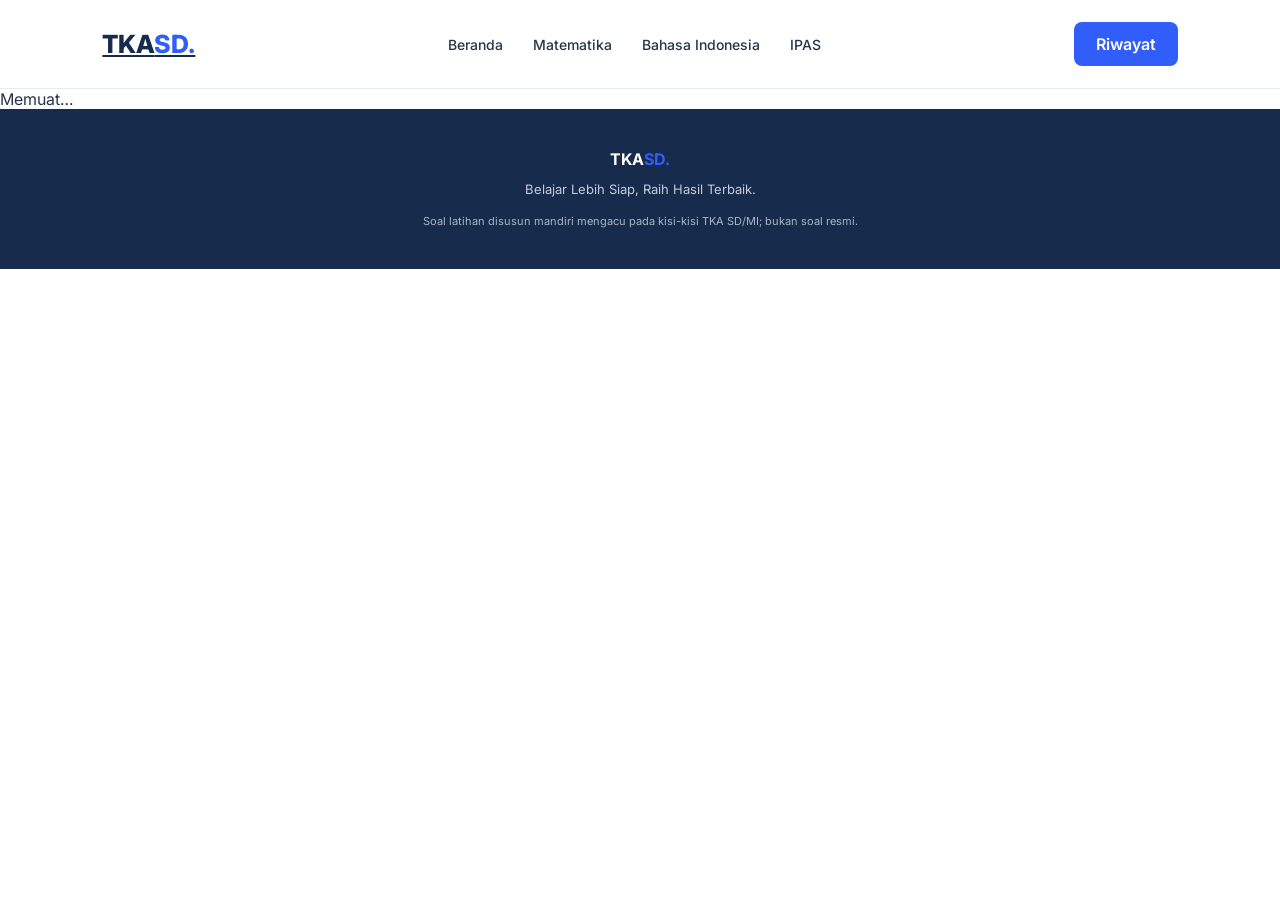
==== latihan.html @ d7b6bec2 "Add files via upload" ====
<!DOCTYPE html>
<html lang="id">
<head>
    <meta charset="UTF-8">
    <meta name="viewport" content="width=device-width, initial-scale=1.0">

    <title>Simulasi TKA SD | Latihan</title>

    <meta name="description" content="Simulasi Tes Kemampuan Akademik SD/MI: latihan, penguatan kelemahan, pembahasan, dan riwayat belajar.">

    <link rel="stylesheet" href="css/style.css">
    <link rel="stylesheet" href="css/latihan.css">
</head>

<body class="halaman-latihan">

    <header class="navbar" id="navbar">
        <a class="logo" href="index.html">TKA<span>SD.</span></a>

        <nav id="nav-mapel">
            <a href="index.html">Beranda</a>
            <a href="latihan.html?mapel=mat#/">Matematika</a>
            <a href="latihan.html?mapel=bin#/">Bahasa Indonesia</a>
            <a href="latihan.html?mapel=ipas#/">IPAS</a>
        </nav>

        <a class="btn-login" id="nav-riwayat" href="#/riwayat">Riwayat</a>
    </header>

    <main id="app" aria-live="polite">
        <p class="memuat">Memuat…</p>
    </main>

    <div id="modal" class="modal" hidden>
        <div class="modal-kotak" role="dialog" aria-modal="true" aria-labelledby="modal-judul">
            <div id="modal-isi"></div>
        </div>
    </div>

    <div id="toast" class="toast" role="status" hidden></div>

    <footer>
        <strong>TKA<span>SD.</span></strong>
        <p>Belajar Lebih Siap, Raih Hasil Terbaik.</p>
        <small>Soal latihan disusun mandiri mengacu pada kisi-kisi TKA SD/MI; bukan soal resmi.</small>
    </footer>

    <!-- Inti (dipakai semua mata pelajaran) -->
    <script src="js/core/tka.js"></script>
    <script src="js/core/penyimpanan.js"></script>
    <script src="js/core/penilaian.js"></script>
    <script src="js/core/analisis.js"></script>
    <script src="js/core/pemilih-soal.js"></script>
    <script src="js/core/ujian.js"></script>
    <script src="js/core/grafik.js"></script>
    <script src="js/core/tampilan.js"></script>
    <!-- Bank soal dimuat otomatis sesuai ?mapel= (lihat TKA.MAPEL di js/core/tka.js) -->
</body>
</html>
---- css/style.css ----
@import url('https://fonts.googleapis.com/css2?family=Inter:wght@400;500;600;700;800&display=swap');

:root {
    --navy: #172b4d;
    --blue: #315efb;
    --light: #f5f7fb;
    --white: #ffffff;
    --text: #26354d;
    --muted: #758198;
    --border: #e6eaf1;
}

* {
    margin: 0;
    padding: 0;
    box-sizing: border-box;
}

html {
    scroll-behavior: smooth;
}

body {
    font-family: 'Inter', sans-serif;
    background: var(--white);
    color: var(--text);
}

.navbar {
    display: flex;
    justify-content: space-between;
    align-items: center;
    padding: 22px 8%;
    border-bottom: 1px solid var(--border);
}

.logo {
    font-size: 25px;
    font-weight: 800;
    color: var(--navy);
}

.logo span,
footer span {
    color: var(--blue);
}

nav {
    display: flex;
    gap: 30px;
}

nav a {
    color: var(--text);
    text-decoration: none;
    font-size: 14px;
    font-weight: 500;
}

button, a {
    cursor: pointer;
}

.btn-login, .btn-primary {
    background: var(--blue);
    color: white;
    border: none;
    padding: 12px 22px;
    border-radius: 8px;
    font-weight: 600;
    text-decoration: none;
}

.hero {
    display: grid;
    grid-template-columns: 1.2fr 0.8fr;
    align-items: center;
    gap: 60px;
    padding: 90px 10%;
    background: var(--light);
}

.tag {
    color: var(--blue);
    font-size: 11px;
    font-weight: 800;
    letter-spacing: 1.5px;
}

.hero h1 {
    font-size: clamp(38px, 5vw, 58px);
    line-height: 1.2;
    margin: 20px 0;
    color: var(--navy);
}

.hero h1 span {
    color: var(--blue);
}

.hero-content > p {
    max-width: 520px;
    line-height: 1.8;
    color: var(--muted);
    margin-bottom: 30px;
}

.hero-info {
    display: flex;
    gap: 20px;
    margin-top: 30px;
    font-size: 12px;
    color: var(--muted);
}

.hero-card {
    background: white;
    border: 1px solid var(--border);
    border-radius: 18px;
    padding: 35px;
    box-shadow: 0 15px 40px rgba(23,43,77,0.07);
}

.card-top {
    display: flex;
    justify-content: space-between;
    font-size: 11px;
    font-weight: 700;
}

.status {
    color: #16a36a;
}

.card-icon {
    margin: 35px 0 20px;
    width: 65px;
    height: 65px;
    display: grid;
    place-items: center;
    background: #edf1ff;
    color: var(--blue);
    border-radius: 15px;
    font-size: 30px;
}

.hero-card h2 {
    font-size: 24px;
    color: var(--navy);
    line-height: 1.4;
}

.hero-card p {
    color: var(--muted);
    font-size: 13px;
    margin: 12px 0 25px;
    line-height: 1.7;
}

.stat-row {
    display: flex;
    gap: 45px;
    border-top: 1px solid var(--border);
    padding-top: 20px;
}

.stat-row strong, .stat-row small {
    display: block;
}

.stat-row strong {
    color: var(--navy);
    font-size: 20px;
}

.stat-row small {
    color: var(--muted);
    font-size: 11px;
    margin-top: 5px;
}

.subjects, .packages {
    padding: 85px 10%;
}

.section-heading {
    text-align: center;
    margin-bottom: 40px;
}

.section-heading h2 {
    margin: 15px 0;
    font-size: 30px;
    color: var(--navy);
}

.section-heading p {
    color: var(--muted);
    font-size: 14px;
}

.subject-grid, .package-grid {
    display: grid;
    grid-template-columns: repeat(2, 1fr);
    gap: 25px;
}

.subject-card, .package-card {
    padding: 30px;
    border: 1px solid var(--border);
    border-radius: 14px;
    background: white;
}

.subject-icon {
    width: 55px;
    height: 55px;
    display: grid;
    place-items: center;
    border-radius: 12px;
    font-size: 25px;
    font-weight: 700;
    margin-bottom: 20px;
}

.math {
    background: #edf1ff;
    color: var(--blue);
}

.language {
    background: #e8f7f0;
    color: #159765;
}

.science {
    background: #fff4e5;
    color: #d58a25;
}

.subject-card h3, .package-card h3 {
    color: var(--navy);
    margin-bottom: 12px;
}

.subject-card p, .package-card p {
    color: var(--muted);
    font-size: 13px;
    line-height: 1.8;
    margin-bottom: 20px;
}

.subject-card button, .package-card button {
    border: none;
    background: transparent;
    color: var(--blue);
    font-weight: 700;
    font-size: 13px;
}

.package-label {
    font-size: 11px;
    font-weight: 800;
    color: var(--blue);
}

.package-card ul {
    list-style: none;
    margin: 20px 0;
}

.package-card li {
    margin: 12px 0;
    font-size: 13px;
    color: var(--text);
}

.premium {
    border-color: #b9c8ff;
    background: #f8f9ff;
}

.btn-outline {
    display: inline-block;
    border: 1px solid var(--blue);
    color: var(--blue);
    padding: 11px 18px;
    border-radius: 8px;
    text-decoration: none;
    font-size: 13px;
    font-weight: 700;
}

footer {
    background: var(--navy);
    color: white;
    text-align: center;
    padding: 40px 15px;
}

footer p {
    margin: 12px 0;
    font-size: 13px;
    color: #c4ccdc;
}

footer small {
    color: #aab5ca;
    font-size: 11px;
}

@media (max-width: 768px) {
    .navbar {
        padding: 18px 5%;
        flex-wrap: wrap;
        gap: 18px;
    }

    nav {
        order: 3;
        width: 100%;
        gap: 18px;
        overflow-x: auto;
    }

    .hero {
        grid-template-columns: 1fr;
        padding: 60px 6%;
        gap: 35px;
    }

    .subjects, .packages {
        padding: 60px 6%;
    }

    .subject-grid, .package-grid {
        grid-template-columns: 1fr;
    }

    .hero-info {
        flex-wrap: wrap;
    }
}
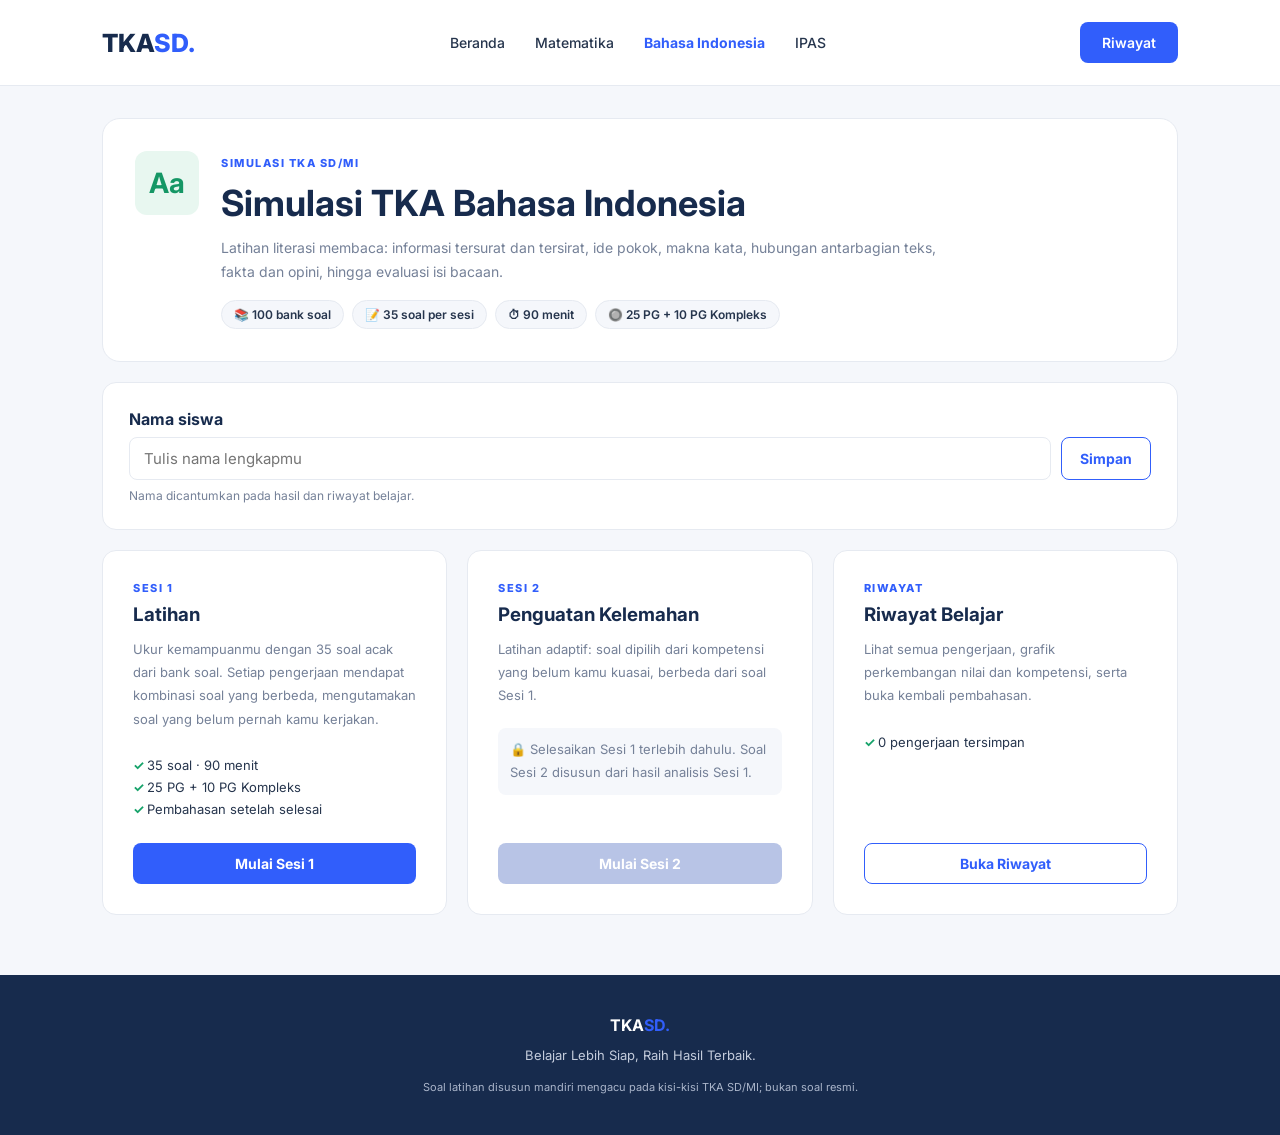
==== commit 8a67adae: "Add files via upload" ====
--- a/latihan.html
+++ b/latihan.html
@@ -8,8 +8,8 @@
 
     <meta name="description" content="Simulasi Tes Kemampuan Akademik SD/MI: latihan, penguatan kelemahan, pembahasan, dan riwayat belajar.">
 
-    <link rel="stylesheet" href="css/style.css">
-    <link rel="stylesheet" href="css/latihan.css">
+    <link rel="stylesheet" href="style.css">
+    <link rel="stylesheet" href="latihan.css">
 </head>
 
 <body class="halaman-latihan">
@@ -46,14 +46,14 @@
     </footer>
 
     <!-- Inti (dipakai semua mata pelajaran) -->
-    <script src="js/core/tka.js"></script>
-    <script src="js/core/penyimpanan.js"></script>
-    <script src="js/core/penilaian.js"></script>
-    <script src="js/core/analisis.js"></script>
-    <script src="js/core/pemilih-soal.js"></script>
-    <script src="js/core/ujian.js"></script>
-    <script src="js/core/grafik.js"></script>
-    <script src="js/core/tampilan.js"></script>
-    <!-- Bank soal dimuat otomatis sesuai ?mapel= (lihat TKA.MAPEL di js/core/tka.js) -->
+    <script src="tka.js"></script>
+    <script src="penyimpanan.js"></script>
+    <script src="penilaian.js"></script>
+    <script src="analisis.js"></script>
+    <script src="pemilih-soal.js"></script>
+    <script src="ujian.js"></script>
+    <script src="grafik.js"></script>
+    <script src="tampilan.js"></script>
+    <!-- Bank soal dimuat otomatis sesuai ?mapel= (lihat TKA.MAPEL di tka.js) -->
 </body>
 </html>
--- a/style.css
+++ b/style.css
@@ -0,0 +1,348 @@
+
+@import url('https://fonts.googleapis.com/css2?family=Inter:wght@400;500;600;700;800&display=swap');
+
+:root {
+    --navy: #172b4d;
+    --blue: #315efb;
+    --light: #f5f7fb;
+    --white: #ffffff;
+    --text: #26354d;
+    --muted: #758198;
+    --border: #e6eaf1;
+}
+
+* {
+    margin: 0;
+    padding: 0;
+    box-sizing: border-box;
+}
+
+html {
+    scroll-behavior: smooth;
+}
+
+body {
+    font-family: 'Inter', sans-serif;
+    background: var(--white);
+    color: var(--text);
+}
+
+.navbar {
+    display: flex;
+    justify-content: space-between;
+    align-items: center;
+    padding: 22px 8%;
+    border-bottom: 1px solid var(--border);
+}
+
+.logo {
+    font-size: 25px;
+    font-weight: 800;
+    color: var(--navy);
+}
+
+.logo span,
+footer span {
+    color: var(--blue);
+}
+
+nav {
+    display: flex;
+    gap: 30px;
+}
+
+nav a {
+    color: var(--text);
+    text-decoration: none;
+    font-size: 14px;
+    font-weight: 500;
+}
+
+button, a {
+    cursor: pointer;
+}
+
+.btn-login, .btn-primary {
+    background: var(--blue);
+    color: white;
+    border: none;
+    padding: 12px 22px;
+    border-radius: 8px;
+    font-weight: 600;
+    text-decoration: none;
+}
+
+.hero {
+    display: grid;
+    grid-template-columns: 1.2fr 0.8fr;
+    align-items: center;
+    gap: 60px;
+    padding: 90px 10%;
+    background: var(--light);
+}
+
+.tag {
+    color: var(--blue);
+    font-size: 11px;
+    font-weight: 800;
+    letter-spacing: 1.5px;
+}
+
+.hero h1 {
+    font-size: clamp(38px, 5vw, 58px);
+    line-height: 1.2;
+    margin: 20px 0;
+    color: var(--navy);
+}
+
+.hero h1 span {
+    color: var(--blue);
+}
+
+.hero-content > p {
+    max-width: 520px;
+    line-height: 1.8;
+    color: var(--muted);
+    margin-bottom: 30px;
+}
+
+.hero-info {
+    display: flex;
+    gap: 20px;
+    margin-top: 30px;
+    font-size: 12px;
+    color: var(--muted);
+}
+
+.hero-card {
+    background: white;
+    border: 1px solid var(--border);
+    border-radius: 18px;
+    padding: 35px;
+    box-shadow: 0 15px 40px rgba(23,43,77,0.07);
+}
+
+.card-top {
+    display: flex;
+    justify-content: space-between;
+    font-size: 11px;
+    font-weight: 700;
+}
+
+.status {
+    color: #16a36a;
+}
+
+.card-icon {
+    margin: 35px 0 20px;
+    width: 65px;
+    height: 65px;
+    display: grid;
+    place-items: center;
+    background: #edf1ff;
+    color: var(--blue);
+    border-radius: 15px;
+    font-size: 30px;
+}
+
+.hero-card h2 {
+    font-size: 24px;
+    color: var(--navy);
+    line-height: 1.4;
+}
+
+.hero-card p {
+    color: var(--muted);
+    font-size: 13px;
+    margin: 12px 0 25px;
+    line-height: 1.7;
+}
+
+.stat-row {
+    display: flex;
+    gap: 45px;
+    border-top: 1px solid var(--border);
+    padding-top: 20px;
+}
+
+.stat-row strong, .stat-row small {
+    display: block;
+}
+
+.stat-row strong {
+    color: var(--navy);
+    font-size: 20px;
+}
+
+.stat-row small {
+    color: var(--muted);
+    font-size: 11px;
+    margin-top: 5px;
+}
+
+.subjects, .packages {
+    padding: 85px 10%;
+}
+
+.section-heading {
+    text-align: center;
+    margin-bottom: 40px;
+}
+
+.section-heading h2 {
+    margin: 15px 0;
+    font-size: 30px;
+    color: var(--navy);
+}
+
+.section-heading p {
+    color: var(--muted);
+    font-size: 14px;
+}
+
+.subject-grid, .package-grid {
+    display: grid;
+    grid-template-columns: repeat(2, 1fr);
+    gap: 25px;
+}
+
+.subject-grid {
+    grid-template-columns: repeat(3, 1fr);
+}
+
+.subject-card, .package-card {
+    padding: 30px;
+    border: 1px solid var(--border);
+    border-radius: 14px;
+    background: white;
+}
+
+.subject-icon {
+    width: 55px;
+    height: 55px;
+    display: grid;
+    place-items: center;
+    border-radius: 12px;
+    font-size: 25px;
+    font-weight: 700;
+    margin-bottom: 20px;
+}
+
+.math {
+    background: #edf1ff;
+    color: var(--blue);
+}
+
+.language {
+    background: #e8f7f0;
+    color: #159765;
+}
+
+.science {
+    background: #fff4e5;
+    color: #d58a25;
+}
+
+.subject-card h3, .package-card h3 {
+    color: var(--navy);
+    margin-bottom: 12px;
+}
+
+.subject-card p, .package-card p {
+    color: var(--muted);
+    font-size: 13px;
+    line-height: 1.8;
+    margin-bottom: 20px;
+}
+
+.subject-card button, .package-card button {
+    border: none;
+    background: transparent;
+    color: var(--blue);
+    font-weight: 700;
+    font-size: 13px;
+}
+
+.package-label {
+    font-size: 11px;
+    font-weight: 800;
+    color: var(--blue);
+}
+
+.package-card ul {
+    list-style: none;
+    margin: 20px 0;
+}
+
+.package-card li {
+    margin: 12px 0;
+    font-size: 13px;
+    color: var(--text);
+}
+
+.premium {
+    border-color: #b9c8ff;
+    background: #f8f9ff;
+}
+
+.btn-outline {
+    display: inline-block;
+    border: 1px solid var(--blue);
+    color: var(--blue);
+    padding: 11px 18px;
+    border-radius: 8px;
+    text-decoration: none;
+    font-size: 13px;
+    font-weight: 700;
+}
+
+footer {
+    background: var(--navy);
+    color: white;
+    text-align: center;
+    padding: 40px 15px;
+}
+
+footer p {
+    margin: 12px 0;
+    font-size: 13px;
+    color: #c4ccdc;
+}
+
+footer small {
+    color: #aab5ca;
+    font-size: 11px;
+}
+
+@media (max-width: 768px) {
+    .navbar {
+        padding: 18px 5%;
+        flex-wrap: wrap;
+        gap: 18px;
+    }
+
+    nav {
+        order: 3;
+        width: 100%;
+        gap: 18px;
+        overflow-x: auto;
+    }
+
+    .hero {
+        grid-template-columns: 1fr;
+        padding: 60px 6%;
+        gap: 35px;
+    }
+
+    .subjects, .packages {
+        padding: 60px 6%;
+    }
+
+    .subject-grid, .package-grid {
+        grid-template-columns: 1fr;
+    }
+
+    .hero-info {
+        flex-wrap: wrap;
+    }
+}
--- a/latihan.css
+++ b/latihan.css
@@ -0,0 +1,361 @@
+/* =====================================================================
+ * Halaman latihan (latihan.html) — melanjutkan token warna dari style.css
+ * ===================================================================== */
+:root {
+    --hijau: #16a36a;
+    --hijau-muda: #e8f7f0;
+    --merah: #d64545;
+    --merah-muda: #fdecec;
+    --kuning: #d58a25;
+    --kuning-muda: #fff4e5;
+    --biru-muda: #edf1ff;
+}
+
+.halaman-latihan { background: var(--light); }
+.halaman-latihan main { padding: 32px 8% 60px; min-height: 70vh; }
+.halaman-latihan .navbar { background: var(--white); position: relative; z-index: 5; }
+.halaman-latihan .logo { text-decoration: none; }
+#nav-mapel a.aktif { color: var(--blue); font-weight: 700; }
+.memuat { color: var(--muted); padding: 40px 0; text-align: center; }
+
+.btn-primary, .btn-outline, .btn-login { display: inline-block; font-size: 14px; font-family: inherit; }
+.btn-primary:disabled { background: #b8c4e6; cursor: not-allowed; }
+.btn-outline { background: var(--white); font-family: inherit; }
+.btn-outline:disabled { opacity: .45; cursor: not-allowed; }
+
+.kartu {
+    background: var(--white);
+    border: 1px solid var(--border);
+    border-radius: 14px;
+    padding: 26px;
+    margin-bottom: 20px;
+}
+.kartu h2 { color: var(--navy); font-size: 19px; margin-bottom: 14px; }
+.kartu h3 { color: var(--navy); font-size: 15px; margin: 18px 0 10px; }
+.kartu p { line-height: 1.7; font-size: 14px; }
+.catatan-kecil { color: var(--muted); font-size: 12px !important; margin: 8px 0; }
+.peringatan { background: var(--kuning-muda); color: #8a5512; padding: 10px 14px; border-radius: 8px; font-size: 13px; margin: 10px 0; }
+.kosong { color: var(--muted); font-size: 13px; }
+
+/* ---------- Beranda mapel ---------- */
+.mapel-hero {
+    display: flex; gap: 22px; align-items: flex-start;
+    background: var(--white); border: 1px solid var(--border); border-radius: 18px;
+    padding: 32px; margin-bottom: 20px;
+}
+.mapel-hero .subject-icon { flex: 0 0 auto; margin: 0; width: 64px; height: 64px; font-size: 28px; }
+.mapel-hero h1 { color: var(--navy); font-size: clamp(26px, 3.4vw, 36px); margin: 10px 0; line-height: 1.25; }
+.mapel-hero p { color: var(--muted); line-height: 1.7; font-size: 14px; max-width: 720px; }
+.mapel-hero.kecil { padding: 26px 32px; }
+.chip-row { display: flex; flex-wrap: wrap; gap: 8px; margin-top: 16px; }
+.chip { background: var(--light); border: 1px solid var(--border); border-radius: 999px; padding: 6px 12px; font-size: 12px; font-weight: 600; color: var(--text); }
+
+.nama-siswa label { display: block; font-weight: 700; color: var(--navy); margin-bottom: 8px; }
+.nama-baris { display: flex; gap: 10px; }
+.nama-baris input {
+    flex: 1; min-width: 0; padding: 11px 14px; border: 1px solid var(--border); border-radius: 8px;
+    font: inherit; font-size: 15px; color: var(--text);
+}
+.nama-baris input:focus { outline: 2px solid var(--blue); outline-offset: 1px; }
+.nama-siswa small { display: block; color: var(--muted); font-size: 12px; margin-top: 8px; }
+
+.lanjutkan { display: flex; justify-content: space-between; align-items: center; gap: 16px; border-color: #b9c8ff; background: #f8f9ff; }
+.lanjutkan p { color: var(--muted); font-size: 13px; }
+
+.sesi-grid { display: grid; grid-template-columns: repeat(3, 1fr); gap: 20px; }
+.sesi-card { display: flex; flex-direction: column; }
+.sesi-card .btn-primary, .sesi-card .btn-outline { margin-top: auto; text-align: center; }
+.sesi-no { font-size: 11px; font-weight: 800; letter-spacing: 1.5px; color: var(--blue); margin-bottom: 8px; }
+.ceklis { list-style: none; margin: 0 0 20px; font-size: 13px; }
+.ceklis li { margin: 6px 0; }
+.ceklis li::before { content: '✓ '; color: var(--hijau); font-weight: 700; }
+.terkunci { background: var(--light); border-radius: 8px; padding: 10px 12px; }
+.label-kecil { font-weight: 700; color: var(--navy) !important; margin-bottom: 6px !important; }
+.fokus { list-style: none; margin: 0 0 20px; }
+.fokus li { display: flex; justify-content: space-between; gap: 10px; font-size: 13px; padding: 6px 0; border-bottom: 1px dashed var(--border); }
+.fokus b { color: var(--merah); }
+.info-kosong { text-align: center; padding: 40px 26px; }
+.info-kosong p { color: var(--muted); max-width: 520px; margin: 0 auto 18px; }
+
+/* ---------- Pengerjaan ---------- */
+body.mode-ujian footer, body.mode-ujian #nav-mapel { display: none; }
+.ujian-bar {
+    position: sticky; top: 0; z-index: 4;
+    display: grid; grid-template-columns: 1fr 1.2fr auto; gap: 18px; align-items: center;
+    background: var(--white); border: 1px solid var(--border); border-radius: 14px; padding: 14px 20px; margin-bottom: 18px;
+    box-shadow: 0 6px 18px rgba(23, 43, 77, .05);
+}
+.ujian-judul strong { display: block; color: var(--navy); }
+.ujian-judul span { font-size: 12px; color: var(--muted); }
+.ujian-progres span { font-size: 12px; color: var(--muted); font-weight: 600; }
+.progres { height: 8px; background: var(--light); border-radius: 99px; overflow: hidden; margin-top: 6px; }
+.progres div { height: 100%; width: 0; background: var(--blue); transition: width .25s; }
+.timer {
+    font-variant-numeric: tabular-nums; font-size: 22px; font-weight: 800; color: var(--navy);
+    background: var(--biru-muda); padding: 8px 14px; border-radius: 10px; min-width: 104px; text-align: center;
+}
+.timer.waspada { background: var(--kuning-muda); color: #9a5c10; }
+.timer.kritis { background: var(--merah-muda); color: var(--merah); animation: kedip 1s steps(2) infinite; }
+@keyframes kedip { 50% { opacity: .6; } }
+
+.ujian-isi { display: grid; grid-template-columns: 1fr 250px; gap: 18px; align-items: start; }
+.ujian-utama { display: grid; gap: 18px; }
+.ujian-utama.dua-kolom { grid-template-columns: 1fr 1fr; }
+.panel-bacaan, .panel-soal { background: var(--white); border: 1px solid var(--border); border-radius: 14px; padding: 24px; }
+.panel-bacaan { max-height: calc(100vh - 140px); overflow-y: auto; position: sticky; top: 96px; }
+
+.bacaan + .bacaan { margin-top: 22px; padding-top: 18px; border-top: 2px dashed var(--border); }
+.bacaan h3 { color: var(--navy); font-size: 17px; margin-bottom: 12px; text-align: center; }
+.bacaan p { font-size: 15px; line-height: 1.85; margin-bottom: 10px; text-align: justify; text-indent: 1.5em; }
+.bacaan p.sumber { text-indent: 0; font-size: 11px; color: var(--muted); font-style: italic; text-align: right; }
+.bacaan-urut { display: inline-block; font-size: 11px; font-weight: 800; color: var(--blue); background: var(--biru-muda); padding: 3px 8px; border-radius: 6px; }
+
+.soal-kepala { display: flex; justify-content: space-between; align-items: center; gap: 10px; margin-bottom: 14px; flex-wrap: wrap; }
+.no-soal { font-weight: 800; color: var(--navy); font-size: 16px; }
+.no-soal small { color: var(--muted); font-weight: 500; }
+.badge { font-size: 11px; font-weight: 700; padding: 4px 10px; border-radius: 99px; background: var(--light); color: var(--muted); }
+.badge.bentuk-PG { background: var(--biru-muda); color: var(--blue); }
+.badge.bentuk-MCMA, .badge.bentuk-BS { background: var(--kuning-muda); color: #9a5c10; }
+.pertanyaan { font-size: 15px; line-height: 1.75; color: var(--navy); font-weight: 600; margin-bottom: 6px; }
+.instruksi { font-size: 12px; color: var(--muted); margin-bottom: 14px; }
+
+.gambar-soal, .gambar-pembahasan { margin: 6px 0 16px; text-align: center; }
+.gambar-soal svg, .gambar-pembahasan svg { max-width: 100%; height: auto; max-height: 300px; }
+.gambar-pembahasan figcaption { font-size: 11px; color: var(--muted); margin-top: 4px; }
+
+.opsi-list { display: grid; gap: 10px; }
+.opsi {
+    display: flex; gap: 12px; align-items: flex-start; text-align: left; width: 100%;
+    background: var(--white); border: 1.5px solid var(--border); border-radius: 10px; padding: 12px 14px;
+    font: inherit; font-size: 14px; color: var(--text); line-height: 1.6; transition: border-color .15s, background .15s;
+}
+.opsi:hover { border-color: #b9c8ff; }
+.opsi .huruf {
+    flex: 0 0 28px; height: 28px; display: grid; place-items: center; border-radius: 50%;
+    border: 1.5px solid var(--border); font-weight: 700; font-size: 13px; color: var(--muted);
+}
+.opsi-list.multi .opsi .huruf { border-radius: 6px; }
+.opsi.pilih { border-color: var(--blue); background: #f4f7ff; }
+.opsi.pilih .huruf { background: var(--blue); border-color: var(--blue); color: #fff; }
+
+.tabel-bs { width: 100%; border-collapse: collapse; font-size: 14px; }
+.tabel-bs th { text-align: left; font-size: 12px; color: var(--muted); padding: 8px; border-bottom: 1px solid var(--border); }
+.tabel-bs th:not(:first-child), .tabel-bs td:not(:first-child) { text-align: center; width: 74px; }
+.tabel-bs td { padding: 10px 8px; border-bottom: 1px solid var(--border); line-height: 1.6; vertical-align: middle; }
+.bs-btn {
+    width: 40px; height: 36px; border-radius: 8px; border: 1.5px solid var(--border); background: var(--white);
+    font: inherit; font-weight: 700; color: var(--muted);
+}
+.bs-btn.pilih { background: var(--blue); border-color: var(--blue); color: #fff; }
+.tabel-bs.hasil tr.cocok td:nth-child(2) { color: var(--hijau); font-weight: 700; }
+.tabel-bs.hasil tr.tidak td:nth-child(2) { color: var(--merah); font-weight: 700; }
+
+.soal-aksi { display: flex; justify-content: space-between; gap: 10px; margin-top: 22px; flex-wrap: wrap; }
+.btn-ragu {
+    border: 1.5px solid var(--kuning); background: var(--white); color: #9a5c10; border-radius: 8px;
+    padding: 11px 16px; font: inherit; font-size: 14px; font-weight: 700;
+}
+.btn-ragu.aktif { background: var(--kuning-muda); }
+
+.ujian-nav { position: sticky; top: 96px; background: var(--white); border: 1px solid var(--border); border-radius: 14px; padding: 18px; }
+.nav-toggle { display: none; width: 100%; }
+.nav-grid { display: grid; grid-template-columns: repeat(5, 1fr); gap: 7px; }
+.nav-no {
+    aspect-ratio: 1; border: 1.5px solid var(--border); border-radius: 8px; background: var(--white);
+    font: inherit; font-size: 13px; font-weight: 700; color: var(--muted); position: relative;
+}
+.nav-no.dijawab { background: var(--blue); border-color: var(--blue); color: #fff; }
+.nav-no.ragu { background: var(--kuning-muda); border-color: var(--kuning); color: #9a5c10; }
+.nav-no.dijawab.ragu::after { content: ''; position: absolute; top: 3px; right: 3px; width: 6px; height: 6px; border-radius: 50%; background: var(--blue); }
+.nav-no.kini { outline: 2.5px solid var(--navy); outline-offset: 1px; }
+.nav-legenda { display: flex; flex-wrap: wrap; gap: 10px; font-size: 11px; color: var(--muted); margin: 14px 0; }
+.lg { display: inline-block; width: 11px; height: 11px; border-radius: 3px; margin-right: 4px; vertical-align: -1px; border: 1.5px solid var(--border); }
+.lg.dijawab { background: var(--blue); border-color: var(--blue); }
+.lg.ragu { background: var(--kuning-muda); border-color: var(--kuning); }
+.lg.s1 { background: var(--blue); border-color: var(--blue); border-radius: 50%; }
+.lg.s2 { background: var(--hijau); border-color: var(--hijau); border-radius: 50%; }
+.btn-selesai { width: 100%; border: none; background: var(--hijau); color: #fff; padding: 12px; border-radius: 8px; font: inherit; font-weight: 700; }
+
+/* ---------- Modal & toast ---------- */
+.modal { position: fixed; inset: 0; background: rgba(23, 43, 77, .45); display: grid; place-items: center; z-index: 50; padding: 16px; }
+.modal[hidden] { display: none; }
+.modal-kotak { background: var(--white); border-radius: 16px; padding: 28px; width: min(480px, 100%); max-height: 90vh; overflow-y: auto; }
+.modal-kotak h2 { color: var(--navy); margin-bottom: 14px; font-size: 20px; }
+.modal-kotak p { font-size: 14px; line-height: 1.7; margin-bottom: 10px; }
+.aturan { margin: 0 0 8px 18px; font-size: 14px; line-height: 1.7; }
+.aturan li { margin-bottom: 6px; }
+.modal-aksi { display: flex; justify-content: flex-end; gap: 10px; margin-top: 18px; flex-wrap: wrap; }
+.ringkas-selesai { display: grid; grid-template-columns: repeat(3, 1fr); gap: 10px; margin-bottom: 12px; }
+.ringkas-selesai div { background: var(--light); border-radius: 10px; padding: 12px; text-align: center; }
+.ringkas-selesai b { display: block; font-size: 22px; color: var(--navy); }
+.ringkas-selesai small { font-size: 11px; color: var(--muted); }
+body.modal-terbuka { overflow: hidden; }
+
+.toast {
+    position: fixed; left: 50%; bottom: 24px; transform: translateX(-50%); z-index: 60;
+    background: var(--navy); color: #fff; padding: 12px 18px; border-radius: 10px; font-size: 14px;
+    box-shadow: 0 10px 30px rgba(0, 0, 0, .2); max-width: calc(100% - 32px);
+}
+.toast.waspada { background: #9a5c10; }
+.toast.galat { background: var(--merah); }
+
+/* ---------- Hasil ---------- */
+.hasil-kepala { display: flex; justify-content: space-between; gap: 24px; align-items: center; }
+.hasil-kepala h1 { color: var(--navy); font-size: clamp(22px, 3vw, 30px); margin: 8px 0 14px; }
+.hasil-meta dl { display: grid; grid-template-columns: auto 1fr; gap: 6px 16px; font-size: 14px; }
+.hasil-meta dt { color: var(--muted); }
+.hasil-meta dd { font-weight: 600; color: var(--navy); }
+.skor { text-align: center; flex: 0 0 auto; }
+.skor-angka { font-size: 56px; font-weight: 800; color: var(--blue); line-height: 1; }
+.kategori { display: inline-block; margin-top: 10px; padding: 6px 14px; border-radius: 99px; font-size: 13px; font-weight: 800; }
+.kat-sangat-baik { background: var(--hijau-muda); color: var(--hijau); }
+.kat-baik { background: var(--biru-muda); color: var(--blue); }
+.kat-cukup { background: var(--kuning-muda); color: #9a5c10; }
+.kat-perlu-penguatan { background: var(--merah-muda); color: var(--merah); }
+
+.stat-grid { display: grid; grid-template-columns: repeat(4, 1fr); gap: 14px; margin-bottom: 20px; }
+.stat { background: var(--white); border: 1px solid var(--border); border-radius: 12px; padding: 18px; text-align: center; }
+.stat b { display: block; font-size: 26px; color: var(--navy); }
+.stat small { color: var(--muted); font-size: 12px; }
+
+.dua-tabel { display: grid; grid-template-columns: 1fr 1fr; gap: 26px; }
+.tabel { width: 100%; border-collapse: collapse; font-size: 14px; }
+.tabel th { text-align: left; font-size: 12px; color: var(--muted); border-bottom: 1px solid var(--border); padding: 8px 6px; }
+.tabel td { padding: 9px 6px; border-bottom: 1px solid var(--border); }
+.tabel tr.sub td { color: var(--muted); font-size: 13px; }
+.tabel-gulir { overflow-x: auto; }
+.tabel.riwayat td { vertical-align: top; }
+.tabel.riwayat td small { color: var(--muted); font-size: 11px; }
+.tabel.riwayat .aksi { white-space: nowrap; }
+.btn-kecil {
+    display: inline-block; font-size: 12px; font-weight: 700; padding: 6px 10px; border-radius: 6px;
+    background: var(--blue); color: #fff; text-decoration: none; margin: 2px;
+}
+.btn-kecil.garis { background: var(--white); color: var(--blue); border: 1px solid var(--blue); }
+
+.batang-list { display: grid; gap: 10px; }
+.batang-baris { display: grid; grid-template-columns: minmax(0, 1.4fr) minmax(0, 1fr) 82px; gap: 12px; align-items: center; }
+.batang-label { font-size: 13px; line-height: 1.45; }
+.batang-label .kode { font-size: 10px; font-weight: 800; color: var(--blue); background: var(--biru-muda); padding: 2px 5px; border-radius: 4px; }
+.batang-wadah { position: relative; height: 12px; background: var(--light); border-radius: 99px; }
+.batang-isi { height: 100%; border-radius: 99px; }
+.batang-isi.baik { background: var(--hijau); }
+.batang-isi.sedang { background: var(--kuning); }
+.batang-isi.lemah { background: var(--merah); }
+.batang-penanda { position: absolute; top: -4px; width: 3px; height: 20px; background: var(--navy); border-radius: 2px; transform: translateX(-1px); }
+.batang-angka { font-weight: 800; color: var(--navy); font-size: 14px; text-align: right; }
+.batang-angka small { display: block; font-size: 10px; color: var(--muted); font-weight: 500; }
+
+.prioritas { margin-left: 20px; font-size: 14px; }
+.prioritas li { margin-bottom: 12px; line-height: 1.6; }
+.prioritas li p { color: var(--muted); font-size: 13px !important; }
+.analisis .btn-primary { margin-top: 10px; }
+
+.banding-nilai { display: flex; align-items: center; justify-content: center; gap: 26px; margin: 6px 0 16px; text-align: center; }
+.banding-nilai small { display: block; color: var(--muted); font-size: 12px; }
+.banding-nilai b { font-size: 30px; color: var(--navy); }
+.panah { font-weight: 800; font-size: 15px; padding: 6px 12px; border-radius: 99px; }
+.panah.naik { background: var(--hijau-muda); color: var(--hijau); }
+.panah.turun { background: var(--merah-muda); color: var(--merah); }
+.banding-list { list-style: none; font-size: 13px; }
+.banding-list li { display: flex; justify-content: space-between; gap: 12px; padding: 7px 0; border-bottom: 1px dashed var(--border); }
+.banding-list.naik b { color: var(--hijau); }
+.banding-list.lemah b, .banding-list.turun b { color: var(--merah); }
+
+.catatan ul { margin-left: 18px; font-size: 13px; line-height: 1.7; color: var(--muted); }
+
+.pembahasan-kepala { display: flex; justify-content: space-between; align-items: center; gap: 12px; flex-wrap: wrap; margin-bottom: 10px; }
+.pembahasan-kepala h2 { margin: 0; }
+.filter { display: flex; gap: 6px; flex-wrap: wrap; }
+.filter button { border: 1px solid var(--border); background: var(--white); border-radius: 99px; padding: 6px 12px; font: inherit; font-size: 12px; font-weight: 600; color: var(--muted); }
+.filter button.aktif { background: var(--navy); border-color: var(--navy); color: #fff; }
+
+.bahas { border: 1px solid var(--border); border-left: 4px solid var(--hijau); border-radius: 10px; padding: 18px; margin-top: 14px; }
+.bahas.salah { border-left-color: var(--merah); }
+.bahas header { display: flex; flex-wrap: wrap; gap: 8px 12px; align-items: center; margin-bottom: 12px; }
+.bahas .status { font-weight: 800; font-size: 13px; }
+.bahas .status.ok { color: var(--hijau); }
+.bahas .status.x { color: var(--merah); }
+.bahas .meta { font-size: 11px; color: var(--muted); width: 100%; }
+.bahas-bacaan { background: var(--light); border-radius: 8px; padding: 10px 14px; margin-bottom: 12px; }
+.bahas-bacaan summary { cursor: pointer; font-weight: 700; font-size: 13px; color: var(--blue); }
+.bahas-bacaan .bacaan { margin-top: 12px; }
+.bahas-bacaan .bacaan p { font-size: 14px; }
+.opsi-hasil { list-style: none; display: grid; gap: 6px; margin: 10px 0; }
+.opsi-hasil li { display: flex; gap: 10px; align-items: flex-start; padding: 8px 10px; border-radius: 8px; font-size: 14px; line-height: 1.55; border: 1px solid transparent; }
+.opsi-hasil .huruf { font-weight: 800; color: var(--muted); flex: 0 0 18px; }
+.opsi-hasil li.kunci { background: var(--hijau-muda); border-color: #bfe8d4; }
+.opsi-hasil li.salah-pilih { background: var(--merah-muda); border-color: #f4c7c7; }
+.opsi-hasil .tanda { margin-left: auto; font-size: 11px; font-style: normal; font-weight: 700; color: var(--merah); white-space: nowrap; }
+.opsi-hasil .tanda.kunci-tanda { color: var(--hijau); margin-left: 6px; }
+.opsi-hasil .tanda + .tanda { margin-left: 6px; }
+.jawaban-ringkas { display: flex; flex-wrap: wrap; gap: 6px 22px; font-size: 13px !important; margin: 6px 0; }
+.penjelasan { background: var(--biru-muda); border-radius: 8px; padding: 12px 14px; font-size: 14px; line-height: 1.7; }
+
+.aksi-bawah { display: flex; gap: 10px; flex-wrap: wrap; }
+
+/* ---------- Grafik ---------- */
+.grafik { width: 100%; height: auto; display: block; }
+.grafik .grid { stroke: var(--border); stroke-width: 1; }
+.grafik .grid.acuan { stroke: var(--muted); stroke-dasharray: 5 4; }
+.grafik .sumbu { fill: var(--muted); font-size: 11px; }
+.grafik .jalur { fill: none; stroke: var(--blue); stroke-width: 2.5; stroke-linejoin: round; }
+.grafik circle { fill: var(--blue); stroke: #fff; stroke-width: 2; }
+.grafik circle.s2 { fill: var(--hijau); }
+.grafik .nilai { fill: var(--navy); font-size: 11px; font-weight: 700; }
+.pilih-komp { display: block; font-size: 13px; margin-bottom: 10px; }
+.pilih-komp select { font: inherit; font-size: 13px; padding: 7px 10px; border: 1px solid var(--border); border-radius: 8px; max-width: 100%; margin-top: 4px; }
+
+/* ---------- Responsif ---------- */
+@media (max-width: 1100px) {
+    .ujian-utama.dua-kolom { grid-template-columns: 1fr; }
+    .panel-bacaan { position: static; max-height: none; }
+}
+
+@media (max-width: 900px) {
+    .sesi-grid { grid-template-columns: 1fr; }
+    .ujian-isi { grid-template-columns: 1fr; }
+    .ujian-nav { position: static; order: -1; padding: 12px; }
+    .nav-toggle { display: block; }
+    .nav-panel { display: none; margin-top: 12px; }
+    .nav-panel.buka { display: block; }
+    .nav-grid { grid-template-columns: repeat(7, 1fr); }
+    .dua-tabel { grid-template-columns: 1fr; }
+    .stat-grid { grid-template-columns: repeat(2, 1fr); }
+}
+
+@media (max-width: 768px) {
+    .halaman-latihan main { padding: 20px 16px 40px; }
+    .mapel-hero { flex-direction: column; padding: 22px; }
+    .kartu { padding: 18px; }
+    .ujian-bar { grid-template-columns: 1fr auto; padding: 10px 14px; gap: 10px; top: 0; }
+    .ujian-progres { grid-column: 1 / -1; grid-row: 2; }
+    .timer { font-size: 18px; min-width: 88px; padding: 6px 10px; }
+    .panel-bacaan, .panel-soal { padding: 16px; }
+    .bacaan p { font-size: 14px; }
+    .hasil-kepala { flex-direction: column; align-items: flex-start; }
+    .skor { text-align: left; }
+    .batang-baris { grid-template-columns: 1fr 64px; }
+    .batang-wadah { grid-column: 1 / -1; grid-row: 2; }
+    .soal-aksi > * { flex: 1 1 auto; text-align: center; }
+    .lanjutkan { flex-direction: column; align-items: flex-start; }
+    .nama-baris { flex-direction: column; }
+}
+
+/* ---------- Penyesuaian: tombol di dalam kartu & baris aksi soal ---------- */
+.subject-card.sesi-card .btn-primary {
+    background: var(--blue); color: #fff; border: none; padding: 12px 22px; border-radius: 8px; font-size: 14px;
+}
+.subject-card.sesi-card .btn-primary:disabled { background: #b8c4e6; color: #fff; }
+.soal-aksi { display: grid; grid-template-columns: 1fr auto 1fr; align-items: stretch; }
+.soal-aksi > button { padding: 11px 12px; font-size: 13px; }
+.soal-aksi > :last-child { justify-self: end; }
+.soal-aksi > :first-child { justify-self: start; }
+@media (max-width: 768px) {
+    .soal-aksi { grid-template-columns: 1fr 1fr; }
+    .soal-aksi .btn-ragu { grid-column: 1 / -1; grid-row: 1; }
+    .soal-aksi > :first-child, .soal-aksi > :last-child { justify-self: stretch; }
+}
+.opsi-hasil li > span:nth-child(2) { flex: 1; }
+.opsi-hasil .tanda { margin-left: 6px; }
+.opsi-hasil li.kunci .tanda { color: var(--hijau); }
